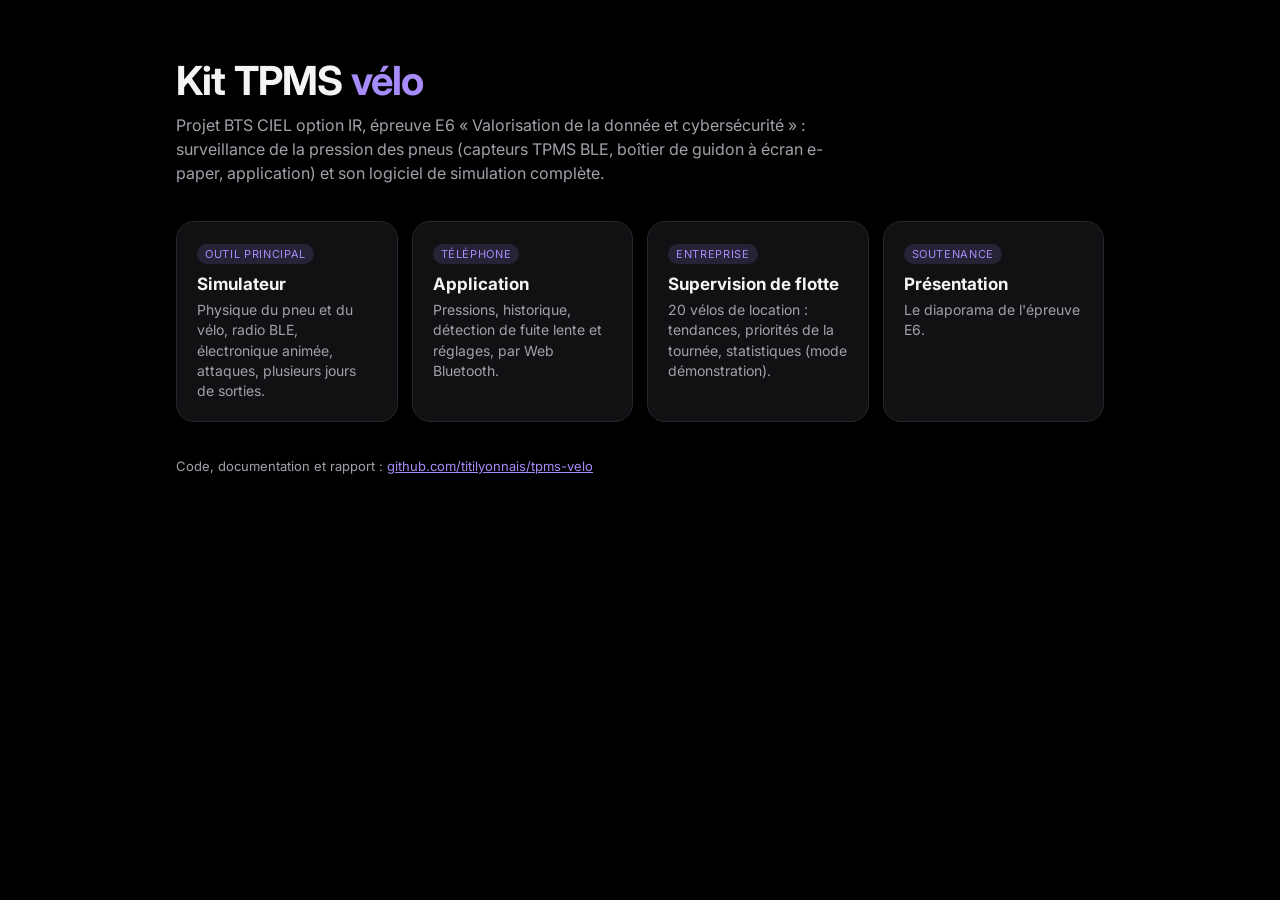
==== index.html @ 571e248e "Page d'accueil à la racine du site GitHub Pages (l'adresse racine donnait 404) Co-Authored-By: Claud" ====
<!doctype html>
<html lang="fr">
<head>
  <meta charset="utf-8">
  <meta name="viewport" content="width=device-width, initial-scale=1">
  <title>Kit TPMS vélo</title>
  <link rel="icon" href="data:image/svg+xml,%3Csvg xmlns=%27http://www.w3.org/2000/svg%27 viewBox=%270 0 16 16%27%3E%3Crect width=%2716%27 height=%2716%27 rx=%274%27 fill=%27%23000%27/%3E%3Ccircle cx=%278%27 cy=%278%27 r=%274.5%27 fill=%27none%27 stroke=%27%23a78bfa%27 stroke-width=%272%27/%3E%3C/svg%3E">
  <link rel="preconnect" href="https://fonts.googleapis.com">
  <link rel="stylesheet" href="https://fonts.googleapis.com/css2?family=Inter:wght@400;500;600;700&display=swap">
  <!-- Page d'accueil de GitHub Pages : elle ne fait que renvoyer vers les
       quatre pages du projet. Sans elle, l'adresse racine du site donnait 404. -->
  <style>
    :root {
      --fond: #000; --carte: #111114; --bord: #26262e; --texte: #f4f4f6; --texte-2: #a1a1aa;
      --accent: #a78bfa; --accent-doux: rgba(167, 139, 250, .15);
    }
    * { box-sizing: border-box; }
    body { margin: 0; background: var(--fond); color: var(--texte); font-family: "Inter", "Segoe UI", system-ui, sans-serif; }
    main { max-width: 960px; margin: 0 auto; padding: 56px 16px 40px; }
    h1 { font-size: clamp(28px, 5vw, 40px); margin: 0 0 8px; letter-spacing: -.02em; }
    h1 span { color: var(--accent); }
    .sous-titre { color: var(--texte-2); margin: 0 0 36px; line-height: 1.5; max-width: 680px; }
    .grille { display: grid; grid-template-columns: repeat(auto-fit, minmax(210px, 1fr)); gap: 14px; }
    a.carte {
      display: block; padding: 20px; border-radius: 18px; background: var(--carte); border: 1px solid var(--bord);
      color: inherit; text-decoration: none; transition: border-color .15s, transform .15s;
    }
    a.carte:hover, a.carte:focus-visible { border-color: var(--accent); transform: translateY(-2px); outline: none; }
    .carte b { display: block; font-size: 17px; margin-bottom: 6px; }
    .carte p { margin: 0; color: var(--texte-2); font-size: 14px; line-height: 1.45; }
    .etiquette { display: inline-block; font-size: 11px; text-transform: uppercase; letter-spacing: .06em;
      color: var(--accent); background: var(--accent-doux); padding: 3px 8px; border-radius: 999px; margin-bottom: 10px; }
    footer { margin-top: 36px; color: var(--texte-2); font-size: 13px; }
    footer a { color: var(--accent); }
  </style>
</head>
<body>
<main>
  <h1>Kit TPMS <span>vélo</span></h1>
  <p class="sous-titre">Projet BTS CIEL option IR, épreuve E6 « Valorisation de la donnée et cybersécurité » :
    surveillance de la pression des pneus (capteurs TPMS BLE, boîtier de guidon à écran e-paper, application)
    et son logiciel de simulation complète.</p>
  <div class="grille">
    <a class="carte" href="simulateur/"><span class="etiquette">Outil principal</span><b>Simulateur</b>
      <p>Physique du pneu et du vélo, radio BLE, électronique animée, attaques, plusieurs jours de sorties.</p></a>
    <a class="carte" href="app/"><span class="etiquette">Téléphone</span><b>Application</b>
      <p>Pressions, historique, détection de fuite lente et réglages, par Web Bluetooth.</p></a>
    <a class="carte" href="flotte/"><span class="etiquette">Entreprise</span><b>Supervision de flotte</b>
      <p>20 vélos de location : tendances, priorités de la tournée, statistiques (mode démonstration).</p></a>
    <a class="carte" href="presentation/"><span class="etiquette">Soutenance</span><b>Présentation</b>
      <p>Le diaporama de l'épreuve E6.</p></a>
  </div>
  <footer>Code, documentation et rapport : <a href="https://github.com/titilyonnais/tpms-velo">github.com/titilyonnais/tpms-velo</a></footer>
</main>
</body>
</html>
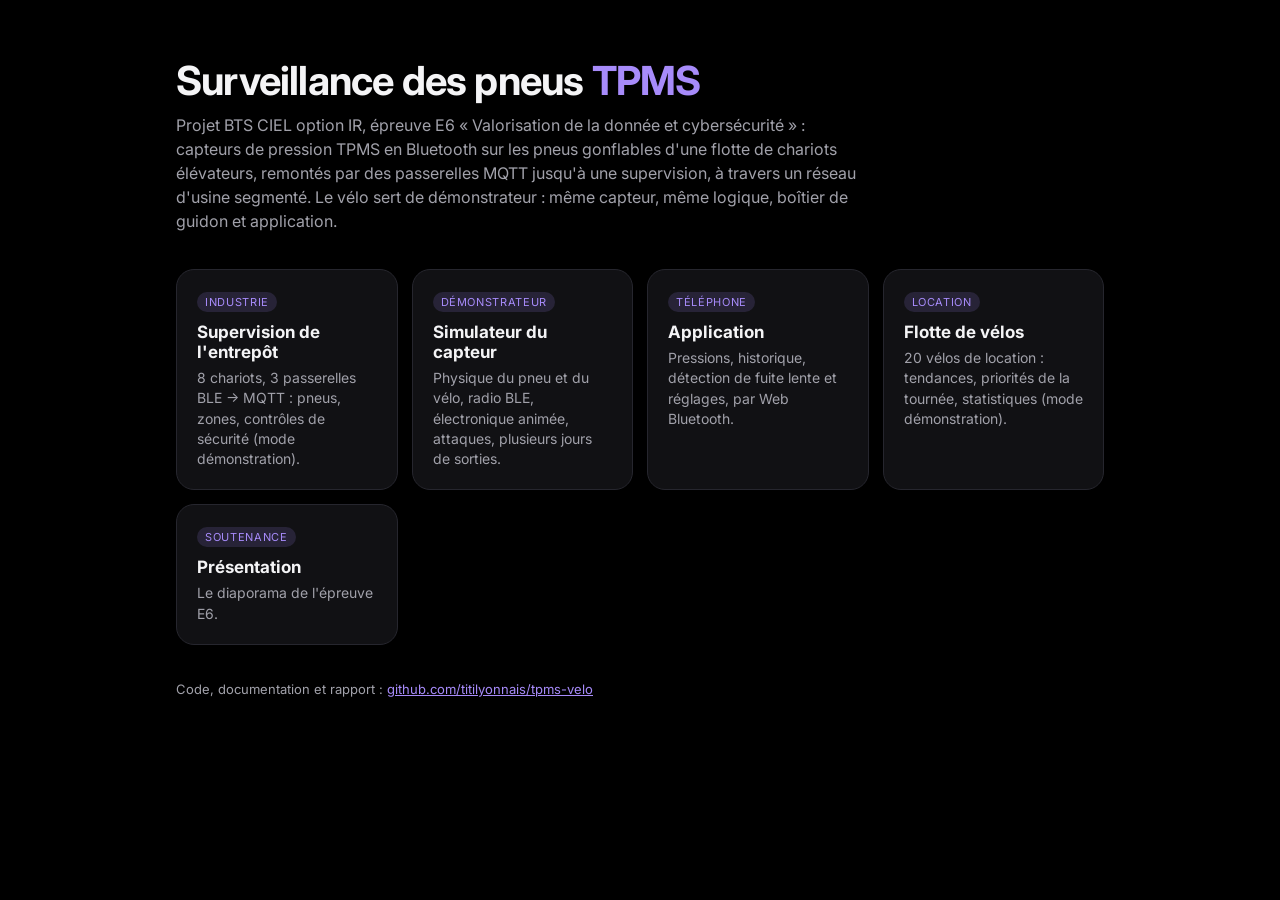
==== commit e7074bec: "Entrepôt : page de supervision des chariots et réception partagée - entrepot/reception.js : la logiq" ====
--- a/index.html
+++ b/index.html
@@ -3,12 +3,12 @@
 <head>
   <meta charset="utf-8">
   <meta name="viewport" content="width=device-width, initial-scale=1">
-  <title>Kit TPMS vélo</title>
+  <title>TPMS · entrepôt et vélo</title>
   <link rel="icon" href="data:image/svg+xml,%3Csvg xmlns=%27http://www.w3.org/2000/svg%27 viewBox=%270 0 16 16%27%3E%3Crect width=%2716%27 height=%2716%27 rx=%274%27 fill=%27%23000%27/%3E%3Ccircle cx=%278%27 cy=%278%27 r=%274.5%27 fill=%27none%27 stroke=%27%23a78bfa%27 stroke-width=%272%27/%3E%3C/svg%3E">
   <link rel="preconnect" href="https://fonts.googleapis.com">
   <link rel="stylesheet" href="https://fonts.googleapis.com/css2?family=Inter:wght@400;500;600;700&display=swap">
   <!-- Page d'accueil de GitHub Pages : elle ne fait que renvoyer vers les
-       quatre pages du projet. Sans elle, l'adresse racine du site donnait 404. -->
+       pages du projet. Sans elle, l'adresse racine du site donnait 404. -->
   <style>
     :root {
       --fond: #000; --carte: #111114; --bord: #26262e; --texte: #f4f4f6; --texte-2: #a1a1aa;
@@ -36,16 +36,19 @@
 </head>
 <body>
 <main>
-  <h1>Kit TPMS <span>vélo</span></h1>
+  <h1>Surveillance des pneus <span>TPMS</span></h1>
   <p class="sous-titre">Projet BTS CIEL option IR, épreuve E6 « Valorisation de la donnée et cybersécurité » :
-    surveillance de la pression des pneus (capteurs TPMS BLE, boîtier de guidon à écran e-paper, application)
-    et son logiciel de simulation complète.</p>
+    capteurs de pression TPMS en Bluetooth sur les pneus gonflables d'une flotte de chariots élévateurs,
+    remontés par des passerelles MQTT jusqu'à une supervision, à travers un réseau d'usine segmenté.
+    Le vélo sert de démonstrateur : même capteur, même logique, boîtier de guidon et application.</p>
   <div class="grille">
-    <a class="carte" href="simulateur/"><span class="etiquette">Outil principal</span><b>Simulateur</b>
+    <a class="carte" href="flotte/chariots.html"><span class="etiquette">Industrie</span><b>Supervision de l'entrepôt</b>
+      <p>8 chariots, 3 passerelles BLE → MQTT : pneus, zones, contrôles de sécurité (mode démonstration).</p></a>
+    <a class="carte" href="simulateur/"><span class="etiquette">Démonstrateur</span><b>Simulateur du capteur</b>
       <p>Physique du pneu et du vélo, radio BLE, électronique animée, attaques, plusieurs jours de sorties.</p></a>
     <a class="carte" href="app/"><span class="etiquette">Téléphone</span><b>Application</b>
       <p>Pressions, historique, détection de fuite lente et réglages, par Web Bluetooth.</p></a>
-    <a class="carte" href="flotte/"><span class="etiquette">Entreprise</span><b>Supervision de flotte</b>
+    <a class="carte" href="flotte/"><span class="etiquette">Location</span><b>Flotte de vélos</b>
       <p>20 vélos de location : tendances, priorités de la tournée, statistiques (mode démonstration).</p></a>
     <a class="carte" href="presentation/"><span class="etiquette">Soutenance</span><b>Présentation</b>
       <p>Le diaporama de l'épreuve E6.</p></a>
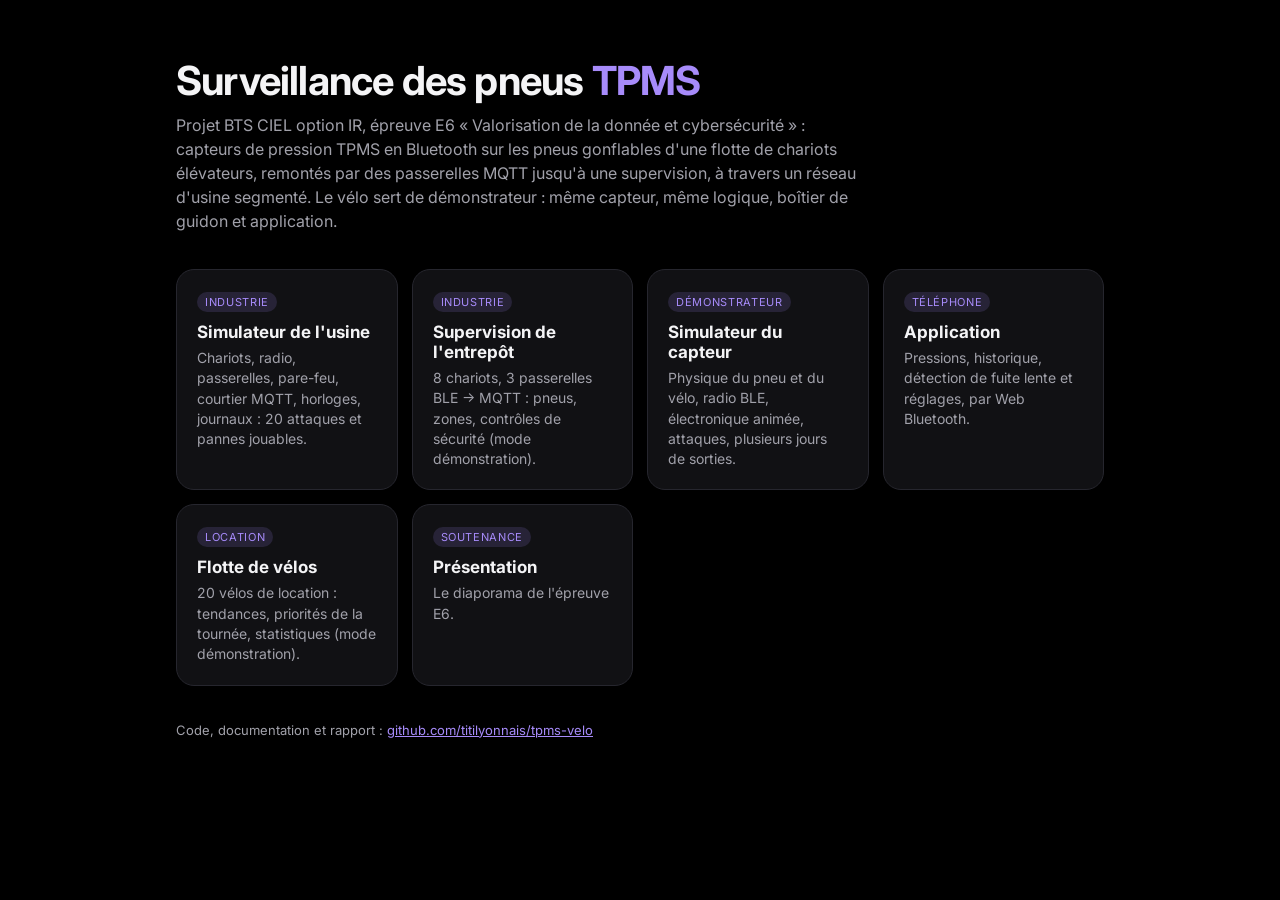
==== commit 89dbe17d: "Simulateur complet de l'usine et corrections de logique de l'entrepôt Simulateur de l'usine (entrepo" ====
--- a/index.html
+++ b/index.html
@@ -42,6 +42,8 @@
     remontés par des passerelles MQTT jusqu'à une supervision, à travers un réseau d'usine segmenté.
     Le vélo sert de démonstrateur : même capteur, même logique, boîtier de guidon et application.</p>
   <div class="grille">
+    <a class="carte" href="entrepot/simulateur.html"><span class="etiquette">Industrie</span><b>Simulateur de l'usine</b>
+      <p>Chariots, radio, passerelles, pare-feu, courtier MQTT, horloges, journaux : 20 attaques et pannes jouables.</p></a>
     <a class="carte" href="flotte/chariots.html"><span class="etiquette">Industrie</span><b>Supervision de l'entrepôt</b>
       <p>8 chariots, 3 passerelles BLE → MQTT : pneus, zones, contrôles de sécurité (mode démonstration).</p></a>
     <a class="carte" href="simulateur/"><span class="etiquette">Démonstrateur</span><b>Simulateur du capteur</b>
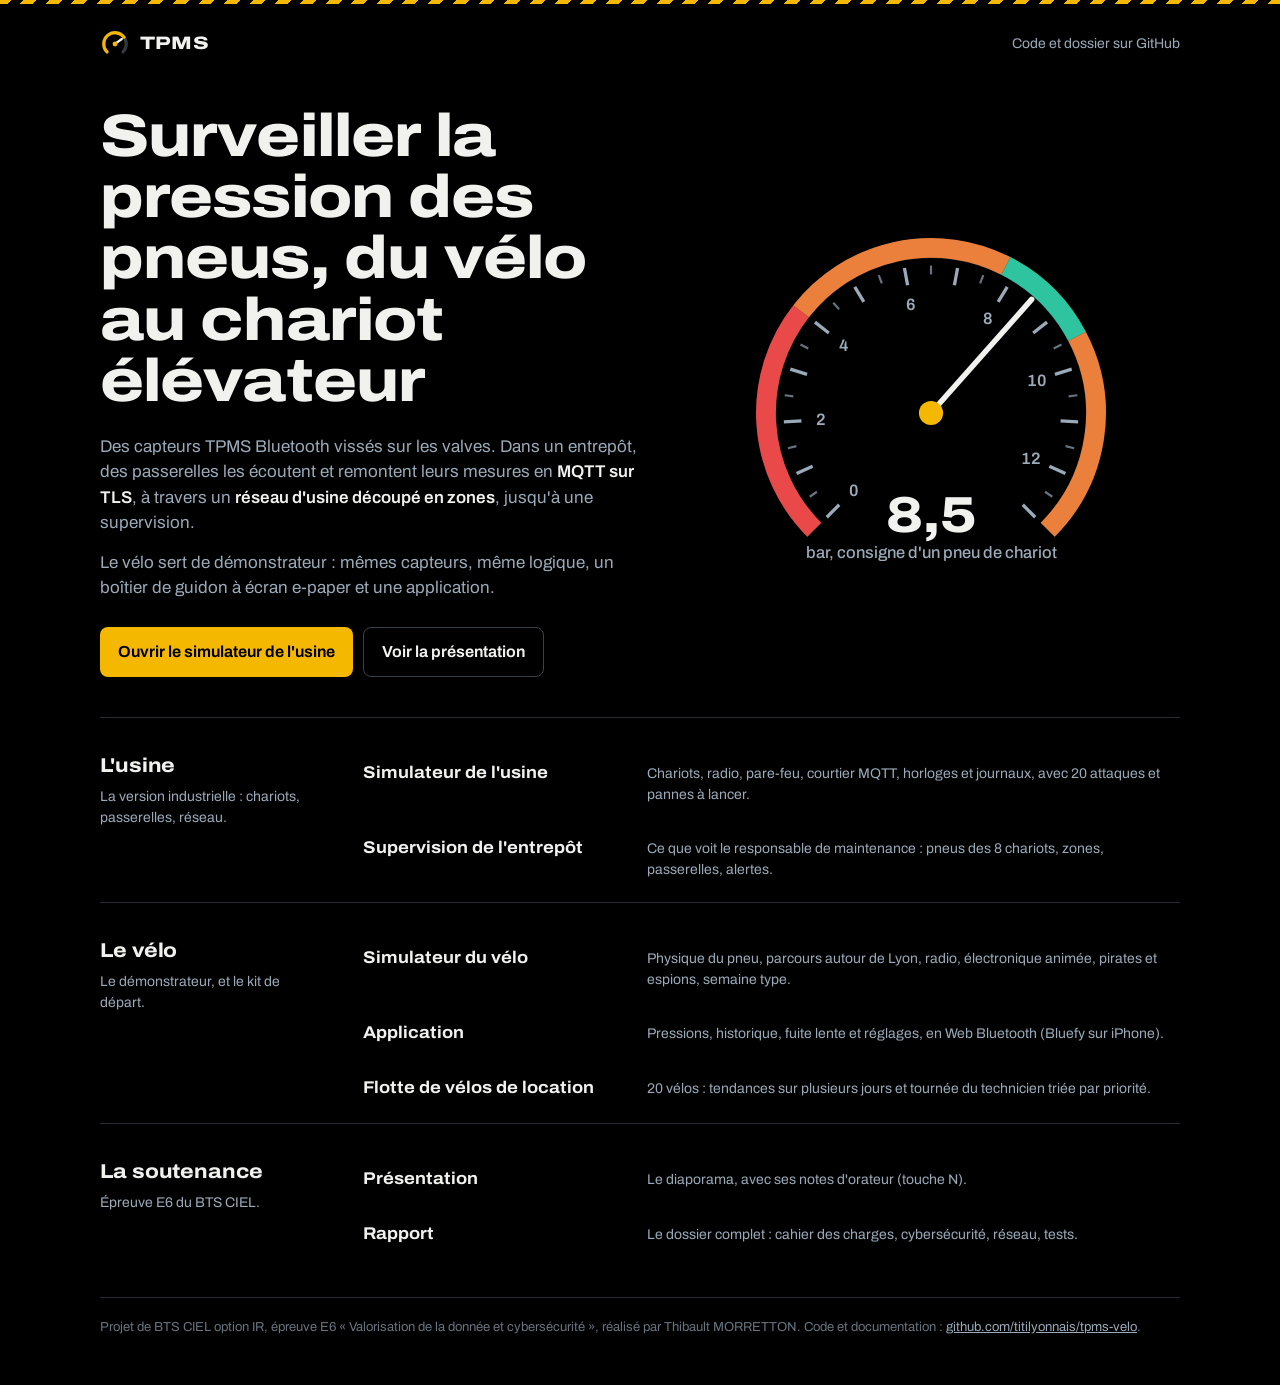
==== commit 38354be1: "Identité visuelle « jaune sécurité » commune à tout le site Le violet disparaît. Une charte commune " ====
--- a/index.html
+++ b/index.html
@@ -4,58 +4,148 @@
   <meta charset="utf-8">
   <meta name="viewport" content="width=device-width, initial-scale=1">
   <title>TPMS · entrepôt et vélo</title>
-  <link rel="icon" href="data:image/svg+xml,%3Csvg xmlns=%27http://www.w3.org/2000/svg%27 viewBox=%270 0 16 16%27%3E%3Crect width=%2716%27 height=%2716%27 rx=%274%27 fill=%27%23000%27/%3E%3Ccircle cx=%278%27 cy=%278%27 r=%274.5%27 fill=%27none%27 stroke=%27%23a78bfa%27 stroke-width=%272%27/%3E%3C/svg%3E">
+  <meta name="description" content="Surveillance de la pression des pneus par capteurs TPMS Bluetooth : flotte de chariots élévateurs, réseau d'usine, et kit vélo démonstrateur. Projet BTS CIEL, épreuve E6.">
+  <link rel="icon" href="data:image/svg+xml,%3Csvg xmlns=%27http://www.w3.org/2000/svg%27 viewBox=%270 0 32 32%27%3E%3Crect width=%2732%27 height=%2732%27 rx=%277%27 fill=%27%23000%27/%3E%3Cg fill=%27none%27 stroke-linecap=%27round%27%3E%3Cpath d=%27M7.51 25.49A12 12 0 1 1 24.49 25.49%27 stroke=%27%2333383e%27 stroke-width=%273.4%27/%3E%3Cpath d=%27M7.51 25.49A12 12 0 1 1 25.71 9.95%27 stroke=%27%23f5b800%27 stroke-width=%273.4%27/%3E%3Cpath d=%27M16 17L23.28 11.71%27 stroke=%27%23f1f2ee%27 stroke-width=%272.4%27/%3E%3C/g%3E%3Ccircle cx=%2716%27 cy=%2717%27 r=%272.6%27 fill=%27%23f5b800%27/%3E%3C/svg%3E">
   <link rel="preconnect" href="https://fonts.googleapis.com">
-  <link rel="stylesheet" href="https://fonts.googleapis.com/css2?family=Inter:wght@400;500;600;700&display=swap">
-  <!-- Page d'accueil de GitHub Pages : elle ne fait que renvoyer vers les
-       pages du projet. Sans elle, l'adresse racine du site donnait 404. -->
+  <link rel="stylesheet" href="https://fonts.googleapis.com/css2?family=Archivo:wdth,wght@62..125,100..900&family=JetBrains+Mono:wght@400;500&display=swap">
+  <!-- Page d'accueil de GitHub Pages : elle présente le projet et mène
+       aux pages. Sans elle, l'adresse racine du site donnait 404. -->
   <style>
-    :root {
-      --fond: #000; --carte: #111114; --bord: #26262e; --texte: #f4f4f6; --texte-2: #a1a1aa;
-      --accent: #a78bfa; --accent-doux: rgba(167, 139, 250, .15);
+    body { margin: 0; color: var(--texte); line-height: 1.5; }
+    .page { max-width: 1080px; margin: 0 auto; padding: 28px 24px 48px; }
+    .entete { display: flex; align-items: center; justify-content: space-between; gap: 16px; }
+    .marque { display: flex; align-items: center; gap: 10px; font-size: 18px; color: var(--texte); text-decoration: none; }
+    .entete .lien-depot { color: var(--texte-2); text-decoration: none; font-size: 14px; }
+    .entete .lien-depot:hover { color: var(--accent); }
+
+    /* Ouverture : le titre et le manomètre */
+    .ouverture { display: grid; grid-template-columns: minmax(0, 1.05fr) minmax(0, .95fr); gap: 32px; align-items: center; padding: 48px 0 40px; }
+    .ouverture h1 { font-size: clamp(34px, 5.2vw, 60px); line-height: 1.02; font-weight: 800; font-stretch: 118%; letter-spacing: -.015em; margin: 0 0 22px; max-width: 15ch; }
+    .ouverture p { color: var(--texte-2); font-size: 17px; max-width: 54ch; margin: 0 0 14px; }
+    .ouverture p strong { color: var(--texte); font-weight: 600; }
+    .actions { display: flex; flex-wrap: wrap; gap: 10px; margin-top: 26px; }
+    .actions a { display: inline-flex; align-items: center; padding: 12px 18px; border-radius: var(--rayon-petit); font-weight: 650; text-decoration: none; }
+    .actions .principal { background: var(--accent); color: var(--sur-accent); }
+    .actions .principal:hover { background: var(--accent-clair); }
+    .actions .second { border: 1px solid var(--bord-fort); color: var(--texte); }
+    .actions .second:hover { border-color: var(--accent); }
+
+    .cadran { width: 100%; max-width: 440px; justify-self: center; }
+    .cadran .piste { fill: none; stroke: var(--tuile-3); stroke-width: 18; }
+    .cadran .zone { fill: none; stroke-width: 18; }
+    .cadran .graduation { stroke: var(--texte-3); stroke-width: 2; }
+    .cadran .graduation.forte { stroke: var(--texte-2); stroke-width: 3; }
+    .cadran .chiffre-cadran { fill: var(--texte-2); font: 600 15px var(--police); text-anchor: middle; }
+    .cadran .aiguille { stroke: var(--texte); stroke-width: 5; stroke-linecap: round; transform-origin: 200px 210px; transform: rotate(-135deg); }
+    .cadran.pret .aiguille { transform: rotate(var(--angle)); transition: transform 1.6s cubic-bezier(.3, 1.35, .45, 1); }
+    .cadran .axe { fill: var(--accent); }
+    .cadran .valeur { fill: var(--texte); font: 800 46px var(--police); font-stretch: 115%; text-anchor: middle; }
+    .cadran .unite { fill: var(--texte-2); font: 500 15px var(--police); text-anchor: middle; }
+
+    /* Les pages, classées par usage */
+    .rubrique { border-top: 1px solid var(--bord); padding: 28px 0 8px; display: grid; grid-template-columns: 220px minmax(0, 1fr); gap: 24px; }
+    .rubrique h2 { font-size: 20px; margin: 4px 0 0; }
+    .rubrique > div > p { color: var(--texte-2); font-size: 14px; margin: 6px 0 0; }
+    .liens { display: grid; gap: 2px; }
+    .liens a { display: grid; grid-template-columns: minmax(0, 260px) minmax(0, 1fr); gap: 4px 24px; align-items: baseline;
+      padding: 14px 16px; border-radius: var(--rayon-petit); color: inherit; text-decoration: none; border-left: 3px solid transparent; }
+    .liens a:hover, .liens a:focus-visible { background: var(--tuile); border-left-color: var(--accent); }
+    .liens b { font-size: 17px; font-weight: 700; font-stretch: 108%; }
+    .liens span { color: var(--texte-2); font-size: 14px; }
+
+    footer { border-top: 1px solid var(--bord); margin-top: 28px; padding-top: 20px; color: var(--texte-3); font-size: 13px; }
+    footer a { color: var(--texte-2); }
+
+    @media (max-width: 820px) {
+      .ouverture { grid-template-columns: 1fr; padding-top: 28px; }
+      .cadran { max-width: 320px; order: -1; }
+      .rubrique { grid-template-columns: 1fr; gap: 10px; }
+      .liens a { grid-template-columns: 1fr; }
     }
-    * { box-sizing: border-box; }
-    body { margin: 0; background: var(--fond); color: var(--texte); font-family: "Inter", "Segoe UI", system-ui, sans-serif; }
-    main { max-width: 960px; margin: 0 auto; padding: 56px 16px 40px; }
-    h1 { font-size: clamp(28px, 5vw, 40px); margin: 0 0 8px; letter-spacing: -.02em; }
-    h1 span { color: var(--accent); }
-    .sous-titre { color: var(--texte-2); margin: 0 0 36px; line-height: 1.5; max-width: 680px; }
-    .grille { display: grid; grid-template-columns: repeat(auto-fit, minmax(210px, 1fr)); gap: 14px; }
-    a.carte {
-      display: block; padding: 20px; border-radius: 18px; background: var(--carte); border: 1px solid var(--bord);
-      color: inherit; text-decoration: none; transition: border-color .15s, transform .15s;
-    }
-    a.carte:hover, a.carte:focus-visible { border-color: var(--accent); transform: translateY(-2px); outline: none; }
-    .carte b { display: block; font-size: 17px; margin-bottom: 6px; }
-    .carte p { margin: 0; color: var(--texte-2); font-size: 14px; line-height: 1.45; }
-    .etiquette { display: inline-block; font-size: 11px; text-transform: uppercase; letter-spacing: .06em;
-      color: var(--accent); background: var(--accent-doux); padding: 3px 8px; border-radius: 999px; margin-bottom: 10px; }
-    footer { margin-top: 36px; color: var(--texte-2); font-size: 13px; }
-    footer a { color: var(--accent); }
   </style>
+  <link rel="stylesheet" href="charte/charte.css">
 </head>
 <body>
-<main>
-  <h1>Surveillance des pneus <span>TPMS</span></h1>
-  <p class="sous-titre">Projet BTS CIEL option IR, épreuve E6 « Valorisation de la donnée et cybersécurité » :
-    capteurs de pression TPMS en Bluetooth sur les pneus gonflables d'une flotte de chariots élévateurs,
-    remontés par des passerelles MQTT jusqu'à une supervision, à travers un réseau d'usine segmenté.
-    Le vélo sert de démonstrateur : même capteur, même logique, boîtier de guidon et application.</p>
-  <div class="grille">
-    <a class="carte" href="entrepot/simulateur.html"><span class="etiquette">Industrie</span><b>Simulateur de l'usine</b>
-      <p>Chariots, radio, passerelles, pare-feu, courtier MQTT, horloges, journaux : 20 attaques et pannes jouables.</p></a>
-    <a class="carte" href="flotte/chariots.html"><span class="etiquette">Industrie</span><b>Supervision de l'entrepôt</b>
-      <p>8 chariots, 3 passerelles BLE → MQTT : pneus, zones, contrôles de sécurité (mode démonstration).</p></a>
-    <a class="carte" href="simulateur/"><span class="etiquette">Démonstrateur</span><b>Simulateur du capteur</b>
-      <p>Physique du pneu et du vélo, radio BLE, électronique animée, attaques, plusieurs jours de sorties.</p></a>
-    <a class="carte" href="app/"><span class="etiquette">Téléphone</span><b>Application</b>
-      <p>Pressions, historique, détection de fuite lente et réglages, par Web Bluetooth.</p></a>
-    <a class="carte" href="flotte/"><span class="etiquette">Location</span><b>Flotte de vélos</b>
-      <p>20 vélos de location : tendances, priorités de la tournée, statistiques (mode démonstration).</p></a>
-    <a class="carte" href="presentation/"><span class="etiquette">Soutenance</span><b>Présentation</b>
-      <p>Le diaporama de l'épreuve E6.</p></a>
-  </div>
-  <footer>Code, documentation et rapport : <a href="https://github.com/titilyonnais/tpms-velo">github.com/titilyonnais/tpms-velo</a></footer>
-</main>
+<div class="page">
+  <header class="entete">
+    <a class="marque" href="./"><span class="marque-logo"></span><span>TPMS</span></a>
+    <a class="lien-depot" href="https://github.com/titilyonnais/tpms-velo">Code et dossier sur GitHub</a>
+  </header>
+
+  <section class="ouverture">
+    <div>
+      <h1>Surveiller la pression des pneus, du vélo au chariot élévateur</h1>
+      <p>Des capteurs TPMS Bluetooth vissés sur les valves. Dans un entrepôt, des passerelles les écoutent et remontent leurs mesures en <strong>MQTT sur TLS</strong>, à travers un <strong>réseau d'usine découpé en zones</strong>, jusqu'à une supervision.</p>
+      <p>Le vélo sert de démonstrateur : mêmes capteurs, même logique, un boîtier de guidon à écran e-paper et une application.</p>
+      <div class="actions">
+        <a class="principal" href="entrepot/simulateur.html">Ouvrir le simulateur de l'usine</a>
+        <a class="second" href="presentation/">Voir la présentation</a>
+      </div>
+    </div>
+    <svg class="cadran" id="cadran" viewBox="0 0 400 380" role="img" aria-label="Manomètre : 8,5 bar, la pression de consigne d'un pneu de chariot élévateur">
+      <g id="gradu"></g>
+      <line class="aiguille" x1="200" y1="210" x2="200" y2="72"/>
+      <circle class="axe" cx="200" cy="210" r="11"/>
+      <text class="valeur" x="200" y="318">8,5</text>
+      <text class="unite" x="200" y="342">bar, consigne d'un pneu de chariot</text>
+    </svg>
+  </section>
+
+  <section class="rubrique">
+    <div><h2>L'usine</h2><p>La version industrielle : chariots, passerelles, réseau.</p></div>
+    <nav class="liens" aria-label="Pages de l'usine">
+      <a href="entrepot/simulateur.html"><b>Simulateur de l'usine</b><span>Chariots, radio, pare-feu, courtier MQTT, horloges et journaux, avec 20 attaques et pannes à lancer.</span></a>
+      <a href="flotte/chariots.html"><b>Supervision de l'entrepôt</b><span>Ce que voit le responsable de maintenance : pneus des 8 chariots, zones, passerelles, alertes.</span></a>
+    </nav>
+  </section>
+
+  <section class="rubrique">
+    <div><h2>Le vélo</h2><p>Le démonstrateur, et le kit de départ.</p></div>
+    <nav class="liens" aria-label="Pages du vélo">
+      <a href="simulateur/"><b>Simulateur du vélo</b><span>Physique du pneu, parcours autour de Lyon, radio, électronique animée, pirates et espions, semaine type.</span></a>
+      <a href="app/"><b>Application</b><span>Pressions, historique, fuite lente et réglages, en Web Bluetooth (Bluefy sur iPhone).</span></a>
+      <a href="flotte/"><b>Flotte de vélos de location</b><span>20 vélos : tendances sur plusieurs jours et tournée du technicien triée par priorité.</span></a>
+    </nav>
+  </section>
+
+  <section class="rubrique">
+    <div><h2>La soutenance</h2><p>Épreuve E6 du BTS CIEL.</p></div>
+    <nav class="liens" aria-label="Soutenance">
+      <a href="presentation/"><b>Présentation</b><span>Le diaporama, avec ses notes d'orateur (touche N).</span></a>
+      <a href="https://github.com/titilyonnais/tpms-velo/blob/main/docs/rapport-e6.md"><b>Rapport</b><span>Le dossier complet : cahier des charges, cybersécurité, réseau, tests.</span></a>
+    </nav>
+  </section>
+
+  <footer>Projet de BTS CIEL option IR, épreuve E6 « Valorisation de la donnée et cybersécurité », réalisé par Thibault MORRETTON. Code et documentation : <a href="https://github.com/titilyonnais/tpms-velo">github.com/titilyonnais/tpms-velo</a>.</footer>
+</div>
+
+<script>
+  // Le manomètre : graduations de 0 à 13 bar sur 270°, zones des seuils
+  // des chariots (crevaison sous 4, basse sous 7,8, haute au-dessus de 9,5).
+  (function () {
+    var NS = "http://www.w3.org/2000/svg", g = document.getElementById("gradu");
+    var cx = 200, cy = 210, r = 150, MAX = 13;
+    function angle(bar) { return -135 + 270 * bar / MAX; }               // degrés, 0 = vers le haut
+    function point(bar, rayon) { var a = (angle(bar) - 90) * Math.PI / 180; return [cx + rayon * Math.cos(a), cy + rayon * Math.sin(a)]; }
+    function arc(de, a, rayon) {
+      var p1 = point(de, rayon), p2 = point(a, rayon), grand = (a - de) / MAX * 270 > 180 ? 1 : 0;
+      return "M" + p1[0].toFixed(1) + " " + p1[1].toFixed(1) + "A" + rayon + " " + rayon + " 0 " + grand + " 1 " + p2[0].toFixed(1) + " " + p2[1].toFixed(1);
+    }
+    function el(nom, att) { var e = document.createElementNS(NS, nom); for (var k in att) e.setAttribute(k, att[k]); g.appendChild(e); return e; }
+    el("path", { "class": "piste", d: arc(0, MAX, r) });
+    [[0, 4, "var(--alerte)"], [4, 7.8, "var(--attention)"], [7.8, 9.5, "var(--ok)"], [9.5, MAX, "var(--attention)"]].forEach(function (z) {
+      el("path", { "class": "zone", d: arc(z[0], z[1], r), style: "stroke:" + z[2], "stroke-opacity": z[2] === "var(--ok)" ? 1 : .9 });
+    });
+    for (var b = 0; b <= MAX; b += 0.5) {
+      var forte = b % 1 === 0, a = point(b, r - 16), c = point(b, r - (forte ? 32 : 24));
+      el("line", { "class": "graduation" + (forte ? " forte" : ""), x1: a[0], y1: a[1], x2: c[0], y2: c[1] });
+      if (forte && b % 2 === 0) { var t = point(b, r - 50); el("text", { "class": "chiffre-cadran", x: t[0], y: t[1] + 5 }).textContent = b; }
+    }
+    var cadran = document.getElementById("cadran");
+    cadran.style.setProperty("--angle", angle(8.5) + "deg");
+    // Une seule animation sur la page : l'aiguille monte à 8,5 bar.
+    setTimeout(function () { cadran.classList.add("pret"); }, 80);
+  })();
+</script>
 </body>
 </html>
--- a/charte/charte.css
+++ b/charte/charte.css
@@ -0,0 +1,149 @@
+/* =====================================================================
+   charte.css — Identité visuelle commune à toutes les pages du projet
+   ---------------------------------------------------------------------
+   Chargée EN DERNIER par chaque page (après sa propre feuille) : elle
+   fixe les couleurs, les polices, le logo et les éléments communs.
+
+   Le parti pris : le monde du chariot élévateur et du manomètre.
+     - noir pur pour le fond, graphite pour les panneaux ;
+     - JAUNE SÉCURITÉ (celui des chariots et des marquages au sol) pour
+       l'identité, les actions et la sélection, avec le texte en noir ;
+     - gris acier pour les textes secondaires et les axes ;
+     - les états gardent leurs couleurs à eux (vert, orange, rouge),
+       distinctes du jaune : une couleur = un sens ;
+     - un seul élément décoratif, le ruban de sécurité jaune et noir en
+       haut de chaque page ; un logo en cadran de manomètre ;
+     - Archivo : large et grasse pour les titres et les grands chiffres,
+       normale pour le texte ; JetBrains Mono seulement pour le code
+       (adresses, sujets MQTT, commandes).
+   ===================================================================== */
+
+:root {
+  color-scheme: dark;
+  /* Fond et panneaux */
+  --fond: #000000;
+  --tuile: #16181b;
+  --tuile-2: #1d2024;
+  --tuile-3: #262a2f;
+  --carte: var(--tuile);          /* noms utilisés par l'application (app/) */
+  --carte-2: var(--tuile-2);
+  --bord: #272b30;
+  --bord-fort: #3a3f45;
+  /* Texte */
+  --texte: #f1f2ee;
+  --texte-2: #9aaab8;             /* acier */
+  --texte-3: #67737e;
+  /* Identité */
+  --accent: #f5b800;              /* jaune sécurité */
+  --accent-fort: #f5b800;
+  --accent-clair: #ffc933;
+  --accent-doux: rgba(245, 184, 0, .13);
+  --sur-accent: #000000;          /* texte posé sur le jaune */
+  /* États */
+  --ok: #2ec4a0;
+  --ok-doux: rgba(46, 196, 160, .14);
+  --attention: #ff8a3d;
+  --attention-doux: rgba(255, 138, 61, .15);
+  --alerte: #ff4d4d;
+  --alerte-doux: rgba(255, 77, 77, .15);
+  --info: #5aa9e6;
+  --epaper: #d9d7cf;
+  /* Formes et polices */
+  --rayon: 12px;
+  --rayon-petit: 8px;
+  --police: "Archivo", "Segoe UI", system-ui, -apple-system, sans-serif;
+  --mono: "JetBrains Mono", Consolas, "SF Mono", monospace;
+  --ruban: repeating-linear-gradient(-45deg, var(--accent) 0 9px, #000 9px 18px);
+  --logo: url("data:image/svg+xml,%3Csvg xmlns='http://www.w3.org/2000/svg' viewBox='0 0 32 32' fill='none' stroke-linecap='round'%3E%3Cpath d='M7.51 25.49A12 12 0 1 1 24.49 25.49' stroke='%2333383e' stroke-width='3.4'/%3E%3Cpath d='M7.51 25.49A12 12 0 1 1 25.71 9.95' stroke='%23f5b800' stroke-width='3.4'/%3E%3Cpath d='M16 17L23.28 11.71' stroke='%23f1f2ee' stroke-width='2.4'/%3E%3Ccircle cx='16' cy='17' r='2.6' fill='%23f5b800'/%3E%3C/svg%3E");
+}
+
+html { scrollbar-color: var(--bord-fort) var(--fond); }
+body { font-family: var(--police); background: var(--fond); }
+::selection { background: var(--accent); color: var(--sur-accent); }
+:focus-visible { outline: 2px solid var(--accent); outline-offset: 2px; }
+
+/* La signature : le ruban de sécurité, en haut de chaque page. */
+body::before {
+  content: ""; position: fixed; top: 0; left: 0; right: 0; height: 4px; z-index: 100;
+  background: var(--ruban); pointer-events: none;
+}
+
+/* ---------- Typographie ---------- */
+h1, h2, h3, .etat-titre, .titre-principal { font-stretch: 112%; }
+h2 { font-weight: 750; letter-spacing: -.005em; }
+h3 { font-weight: 650; }
+/* Pas de capitales espacées : des intertitres en minuscules, lisibles. */
+h4 { text-transform: none; letter-spacing: 0; font-size: 13px; font-weight: 650; color: var(--texte-2); }
+.tableau th { text-transform: none; letter-spacing: 0; font-size: 12px; font-weight: 600; color: var(--texte-3); }
+.horloge span { text-transform: none; letter-spacing: 0; font-size: 12px; color: var(--texte-2); }
+.horloge b { font-family: var(--police); font-stretch: 112%; font-weight: 700; letter-spacing: .01em; }
+.grand-chiffre span { font-stretch: 112%; font-weight: 700; letter-spacing: -.02em; }
+.grand-chiffre small { color: var(--texte-2); }
+
+/* ---------- Marque : cadran de manomètre + nom large ---------- */
+.marque { font-stretch: 125%; font-weight: 800; letter-spacing: .01em; }
+.marque b { color: var(--accent); font-weight: 800; }
+.marque-logo {
+  width: 30px; height: 30px; flex: none;
+  border: 0; border-radius: 0; box-shadow: none;
+  background: var(--logo) center / contain no-repeat;
+}
+
+/* ---------- Navigation : un trait jaune devant la page ouverte ---------- */
+.navigation button, .navigation a { position: relative; border-radius: var(--rayon-petit); }
+.navigation button.actif, .navigation > a.actif { background: var(--tuile-2); color: var(--texte); }
+.navigation button.actif svg, .navigation > a.actif svg { stroke: var(--accent); }
+.navigation button.actif::before, .navigation > a.actif::before {
+  content: ""; position: absolute; left: -12px; top: 9px; bottom: 9px; width: 3px;
+  border-radius: 0 3px 3px 0; background: var(--accent);
+}
+.navigation-pied a { color: var(--accent); }
+
+/* ---------- Panneaux ---------- */
+.tuile { background: var(--tuile); border-color: var(--bord); border-radius: var(--rayon); }
+.tuile-action { background: linear-gradient(120deg, rgba(245, 184, 0, .11), var(--tuile) 60%); border-color: rgba(245, 184, 0, .3); }
+.bandeau-demo { background: var(--accent-doux); border-color: rgba(245, 184, 0, .35); color: #ffe39a; border-radius: var(--rayon-petit); }
+
+/* ---------- Boutons : le jaune porte du texte noir ---------- */
+.bouton { border-radius: var(--rayon-petit); }
+.bouton:hover { border-color: #4a5058; }
+.bouton.principal, .bouton.plein { background: var(--accent); border-color: var(--accent); color: var(--sur-accent); font-weight: 650; }
+.bouton.principal:hover, .bouton.plein:hover { background: var(--accent-clair); border-color: var(--accent-clair); }
+.bouton.actif { background: var(--accent-doux); border-color: var(--accent); color: var(--accent); }
+.bouton-rond { background: var(--accent); color: var(--sur-accent); }
+.bouton-rond.en-pause { background: var(--tuile-3); color: var(--texte); }
+.pilules { border-radius: var(--rayon-petit); }
+.pilules button { border-radius: 6px; }
+.pilules button.actif, .segments button.actif, .onglets button.actif { background: var(--accent); color: var(--sur-accent); font-weight: 650; }
+.interrupteur input:checked + span { background: var(--accent); border-color: var(--accent); }
+.interrupteur input:checked + span::after { background: var(--sur-accent); }
+select option:checked { background: var(--accent); color: var(--sur-accent); }
+.bouton-lien { background: var(--accent); color: var(--sur-accent); }
+.bouton-lien.secondaire { background: transparent; color: var(--texte); }
+
+/* ---------- Courbes : quatre couleurs bien distinctes ---------- */
+/* (jaune, bleu, acier en pointillés, vert ; l'orange reste aux états) */
+.graphe .serie { stroke: var(--accent); }
+.graphe .serie.s2, .graphe .serie.points.s2 { stroke: var(--info); }
+.graphe .serie.s3 { stroke: var(--texte-2); }
+.graphe .serie.s4 { stroke: var(--ok); }
+.legende .trait { background: var(--accent); }
+.legende .trait.s2 { background: var(--info); }
+.legende .trait.s3 { background: var(--texte-2); }
+.legende .trait.s4 { background: var(--ok); }
+
+/* ---------- États ---------- */
+.puce { border-radius: 6px; }
+
+/* Navigation horizontale (téléphone, tablette) : le trait passe dessous. */
+@media (max-width: 900px) {
+  .navigation button.actif::before, .navigation > a.actif::before {
+    left: 8px; right: 8px; top: auto; bottom: -8px; width: auto; height: 3px; border-radius: 3px 3px 0 0;
+  }
+  .navigation { top: 4px; }   /* sous le ruban de sécurité */
+}
+
+/* Mouvement réduit : on respecte le réglage du système. */
+@media (prefers-reduced-motion: reduce) {
+  *, *::before, *::after { animation: none !important; transition: none !important; scroll-behavior: auto !important; }
+}
